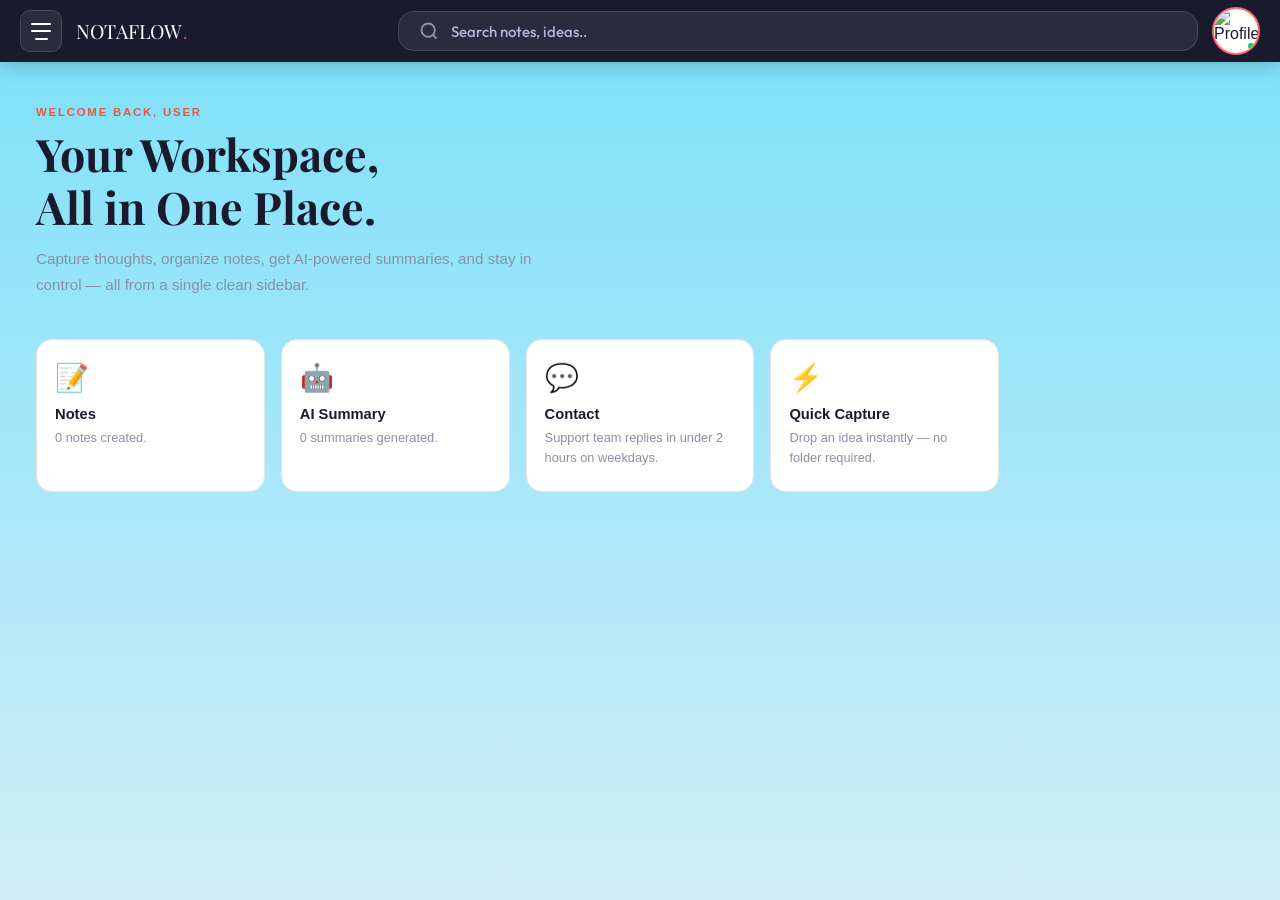
==== dashboard.html @ 062f64f4 "Initial commit Created from https://vercel.com/new" ====
<!DOCTYPE html>
<html lang="en">

<head>
  <meta charset="UTF-8" />
  <meta name="viewport" content="width=device-width, initial-scale=1.0" />
  <meta name="description"
    content="Nota - Your workspace for capturing thoughts, organizing notes, and getting AI-powered summaries all in one place." />
  <meta name="keywords" content="notes app, note taking, organize notes, AI summary, productivity" />
  <meta name="author" content="Nota Team" />
  <meta name="theme-color" content="#1a1a2e" />
  <title>Nota - Notes & Thoughts App</title>
  <link
    href="https://fonts.googleapis.com/css2?family=Outfit:wght@300;400;500;600;700&family=Playfair+Display:wght@600&display=swap"
    rel="stylesheet" />
  <link rel="stylesheet" href="style.css">
</head>

<body>
  <!-- ═══════════════ NAVBAR ═══════════════ -->
  <nav role="navigation" aria-label="Main navigation">

    <!-- HAMBURGER -->
    <button class="hamburger" id="menuBtn" aria-label="Open sidebar" aria-expanded="false" aria-controls="sidebar">

      <span></span>
      <span></span>
      <span></span>

    </button>

    <!-- LOGO -->
    <div class="nav-brand">
      NOTAFLOW<em>.</em>
    </div>

    <!-- RIGHT SIDE -->
    <!-- SEARCH -->
    <div class="nav-search" role="search" aria-label="Search notes">
      <svg viewBox="0 0 24 24" fill="none" stroke="currentColor" stroke-width="2.2">
        <circle cx="11" cy="11" r="8"></circle>
        <line x1="21" y1="21" x2="16.65" y2="16.65"></line>
      </svg>

      <input type="text" id="globalSearch" placeholder="Search notes, ideas.." autocomplete="off" />
    </div>


    <!-- PROFILE IMAGE -->
    <!-- PROFILE IMAGE + DROPDOWN -->
    <div class="nav-profile-wrapper">

      <div class="nav-profile" onclick="toggleProfileMenu()" role="button" tabindex="0" aria-label="Profile Menu">
        <!-- Real profile image -->
        <img id="navProfileImg" src="https://i.imgur.com/HeIi0wU.png" alt="Profile">

        <!-- Initials fallback -->
        <div id="navProfileFallback" class="profile-fallback hidden">
          G
        </div>

        <!-- Online indicator -->
        <div class="profile-online"></div>
      </div>

      <!-- Dropdown -->
      <div id="profileDropdown" class="profile-dropdown hidden">
        <a href="#" onclick="loadPage('account', event)">
          👤 My Profile
        </a>

        <a href="#" onclick="loadPage('notifications', event)">
          🔔 Notifications
        </a>

        <a href="#" onclick="logoutUser(event)">
          🚪 Logout
        </a>
      </div>

    </div>

    </div>

  </nav>
  <!-- OVERLAY -->
  <div class="overlay" id="overlay"></div>

  <!-- ═══════════════ SIDEBAR ═══════════════ -->
  <aside id="sidebar" role="navigation" aria-label="App sidebar">
    <div class="sb-scroll">

      <!-- ── PROFILE ── -->
      <div class="sb-label">Profile</div>
      <div class="sb-profile">
        <div class="avatar">SB</div>
        <div class="profile-info">
          <div class="profile-name" id="sidebarProfileName">Guest</div>
        </div>
        <div class="profile-status"></div>
        <svg class="profile-arrow" width="15" height="15" viewBox="0 0 30 30" fill="none" stroke="currentColor"
          stroke-width="2">
          <polyline points="9 18 15 12 9 6" />
        </svg>
      </div>
      <div class="sb-divider"></div>
      <ul class="sb-list">
        <li>
          <a href="#" onclick="loadPage('home', event)">
            <div class="sb-icon">🏠</div>
            <span class="sb-text">Home</span>
          </a>
        </li>
      </ul>
      <!-- ── NOTES ── -->

      <ul class="sb-list">
        <li>
          <a href="#" onclick="loadPage('addnotes', event)">
            <div class="sb-icon">➕</div>
            <span class="sb-text">Add Notes</span>
          </a>
        </li>
      </ul>

      <ul class="sb-list">
        <li>
          <a href="#" onclick="loadPage('quicknotes', event)">
            <div class="sb-icon">📖</div>
            <span class="sb-text">Quick Notes</span>
          </a>
        </li>
      </ul>
      <ul class="sb-list">
        <li id="grp-allnotes" class="grp-open">
          <button class="sb-toggle" onclick="toggleGrp('grp-allnotes')" aria-expanded="true">
            <div class="sb-icon">📚</div>
            <span class="sb-text">All Notes</span>
            <svg class="sb-chevron" viewBox="0 0 24 24" fill="none" stroke="currentColor" stroke-width="2.2">
              <polyline points="9 18 15 12 9 6" />
            </svg>
          </button>
          <ul class="sb-sub">
            <li class="active"><a href="#" onclick="loadPage('worknotes', event)">WORK</a></li>
            <li><a href="#" onclick="loadPage('ideasnotes', event)">Ideas</a></li>
            <li><a href="#" onclick="loadPage('todonotes', event)">TO-DO</a></li>
            <li><a href="#" onclick="loadPage('studynotes', event)">Study</a></li>
            <li><a href="#" onclick="loadPage('pinned', event)">Pinned</a></li>
          </ul>
        </li>
      </ul>
      <ul class="sb-list">
        <li>
          <a href="#" onclick="loadPage('ai-summary', event)">
            <div class="sb-icon">🤖</div>
            <span class="sb-text">AI SUMMARY</span>
          </a>
        </li>
      </ul>
      <div class="sb-divider"></div>
      <ul class="sb-list">
        <li>
          <a href="#" onclick="loadPage('journal', event)">
            <div class="sb-icon">📓</div>
            <span class="sb-text">DAILY JOURNAL</span>
          </a>
        </li>
      </ul>
      <ul class="sb-list">
        <li>
          <a href="#" onclick="loadPage('comfort', event)">
            <div class="sb-icon">🛋️</div>
            <span class="sb-text">Comfort Corner</span>
          </a>
        </li>
      </ul>
      <ul class="sb-list">
        <li>
          <a href="#" onclick="loadPage('thoughtofday', event)">
            <div class="sb-icon">💭</div>
            <span class="sb-text">Thought of the Day</span>
          </a>
        </li>
      </ul>

      <div class="sb-divider"></div>
      <!-- ── CONTACT ── -->
      <div class="sb-label">Contact</div>
      <ul class="sb-list">
        <li>
          <a href="#" onclick="loadPage('support', event)">
            <div class="sb-icon">📧</div>
            <span class="sb-text">Email Support</span>
          </a>
        </li>
      </ul>

    </div><!-- end sb-scroll -->

    <!-- Sidebar Footer -->
    <!-- Add this BEFORE the closing </div> of sb-scroll -->
    <div class="sb-divider"></div>
    <ul class="sb-list">
      <li>
        <a href="#" onclick="logoutUser(event)">
          <div class="sb-icon">🚪</div>
          <span class="sb-text">Logout</span>
        </a>
      </li>
    </ul>

  </aside>

  <!-- ═══════════════ MAIN CONTENT ═══════════════ -->
  <main id="main-content" role="main">

    <!-- HOME PAGE (DEFAULT) -->
    <section id="page-home" class="page-section active">
      <div class="page-eyebrow">
        Welcome back, <span id="homeUserName">User</span>
      </div>

      <h1>Your Workspace,<br>All in One Place.</h1>

      <p class="page-sub">
        Capture thoughts, organize notes, get AI-powered summaries, and stay in control —
        all from a single clean sidebar.
      </p>

      <div class="grid">
        <div class="card">
          <div class="card-emoji">📝</div>
          <h3>Notes</h3>
          <p id="homeNotesCount">0 notes created.</p>
        </div>

        <div class="card">
          <div class="card-emoji">🤖</div>
          <h3>AI Summary</h3>
          <p id="homeSummaryCount">0 summaries generated.</p>
        </div>

        <div class="card">
          <div class="card-emoji">💬</div>
          <h3>Contact</h3>
          <p>Support team replies in under 2 hours on weekdays.</p>
        </div>

        <div class="card">
          <div class="card-emoji">⚡</div>
          <h3>Quick Capture</h3>
          <p>Drop an idea instantly — no folder required.</p>
        </div>
      </div>
    </section>



    <!-- ADD NOTES PAGE -->
    <section id="page-addnotes" class="page-section">
      <h1>Add Notes</h1>
      <p class="page-sub">Create a new note and start capturing your thoughts.</p>
      <div class="content-box">
        <form id="notesForm" class="form-group">
          <div class="form-field">
            <label for="noteTitle">Note Title</label>
            <input type="text" id="noteTitle" placeholder="Enter note title" required>
          </div>
          <div class="form-field">
            <label for="noteContent">Content</label>
            <textarea id="noteContent" placeholder="Write your note here..." rows="8" required></textarea>
          </div>
          <div class="form-field">
            <label for="noteCategory">Category</label>

            <select id="noteCategory">
              <option value="work">Work</option>
              <option value="ideas">Ideas</option>
              <option value="todo">To-Do</option>
              <option value="study">Study</option>
            </select>
          </div>
          <button type="submit" class="btn btn-primary">Save Note</button>
        </form>
      </div>
    </section>

    <!-- PINNED PAGE -->
    <!-- PINNED PAGE -->
    <section id="page-pinned" class="page-section">
      <h1>Pinned Notes</h1>
      <p class="page-sub">
        Your most important notes pinned for quick access.
      </p>

      <div class="content-box">
        <div id="pinnedNotesContainer" class="notes-list">
          <div class="quicknotes-empty-state">
            <div class="quicknotes-empty-icon">📌</div>
            <h4>No pinned notes yet</h4>
            <p>Pin your important notes to access them quickly.</p>
          </div>
        </div>
      </div>
    </section>
    <!-- DAILY JOURNAL PAGE -->
    <section id="page-journal" class="page-section">

      <div class="journal-wrapper">

        <div class="journal-card">

          <!-- IMPORTANT: Form starts here -->
          <form id="journalForm">

            <!-- HEADER -->
            <div class="journal-head">
              <h2>🌞 Daily Journal</h2>
              <p>Write about your day and reflect.</p>
            </div>

            <!-- MOOD SECTION -->
            <div class="mood-box">
              <h3>How are you feeling today?</h3>

              <div class="mood-list">

                <div class="mood active">
                  <span>😄</span>
                  <p>Great</p>
                </div>

                <div class="mood">
                  <span>🙂</span>
                  <p>Good</p>
                </div>

                <div class="mood">
                  <span>😐</span>
                  <p>Okay</p>
                </div>

                <div class="mood">
                  <span>🙁</span>
                  <p>Not good</p>
                </div>

                <div class="mood">
                  <span>😭</span>
                  <p>Bad</p>
                </div>

              </div>
            </div>

            <!-- JOURNAL TEXTAREA -->
            <div class="journal-input-box">

              <div class="journal-placeholder">
                🖊️ Write about your day...
              </div>

              <textarea id="journalEntry" placeholder="Today was a productive day..." maxlength="1000"></textarea>

              <div class="journal-bottom">

                <div class="journal-icons">
                  <span>🖼️</span>
                  <span>😊</span>
                </div>

                <div class="journal-count">
                  <span id="journalCount">0</span>/1000
                </div>

              </div>
            </div>

            <!-- JOURNAL HISTORY -->
            <div class="history-box">

              <div class="history-top">
                <h3>Your Journal History</h3>
                <a href="#" onclick="loadPage('journalhistory'); return false;">
                  View all
                </a>
              </div>

              <!-- Latest journal entry will be rendered here -->
              <div id="journalHistoryContainer">
                <p>No journal entries yet.</p>
              </div>

            </div>

            <!-- SAVE BUTTON -->
            <button type="submit" class="journal-save-btn">
              Save Journal
            </button>

          </form>
          <!-- IMPORTANT: Form ends here -->

        </div>

      </div>

    </section>
    <!-- comfort corner -->
    <!-- COMFORT CORNER PAGE -->
    <section id="page-comfort" class="page-section">

      <div class="comfort-layout">

        <!-- LEFT PANEL : WRITE YOUR THOUGHT -->
        <div class="comfort-wrapper">

          <div class="comfort-card">

            <!-- HEADER -->
            <div class="comfort-head">
              <h2>💗 Comfort Corner</h2>
              <p>A safe place to express anything.</p>
            </div>

            <!-- MAIN INPUT BOX -->
            <div class="comfort-input-box">

              <div class="comfort-heart">💗</div>

              <h3>What's on your mind?</h3>

              <textarea id="comfortText" placeholder="Write whatever you feel...

No pressure. No judgment.

Just you." maxlength="1000"></textarea>

              <div class="comfort-count">
                <span id="comfortCount">0</span>/1000
              </div>

            </div>

            <!-- SUPPORTIVE MESSAGE -->
            <div class="comfort-message-box">

              <div class="comfort-message-text">
                <h3>🌿 Take Your Time</h3>
                <p>It's okay to not be okay.</p>
                <p>Your feelings are valid.</p>
              </div>

              <div class="comfort-cloud">☁️💗</div>

            </div>

            <!-- ACTION BUTTONS -->
            <div class="comfort-btns">

              <button type="button" class="save-thought-btn">
                🔒 Save Thought
                <span>Save for later</span>
              </button>

              <button type="button" class="letgo-btn">
                🪶 Let It Go
                <span>Release it</span>
              </button>

            </div>

            <!-- FOOTER -->
            <div class="comfort-footer">
              You're not alone. Breathe. You've got this. 💜
            </div>

          </div>

        </div>

        <!-- RIGHT PANEL : SAVED THOUGHTS -->
        <div class="content-box comfort-history-panel">

          <div class="quicknotes-panel-header">
            <div class="quicknotes-panel-icon" style="background: #fdf2f8;">
              💗
            </div>

            <div class="quicknotes-panel-text">
              <h3>Saved Thoughts</h3>
              <p>Your private reflections are stored safely.</p>
            </div>
          </div>

          <!-- Saved thoughts will be rendered here -->
          <div id="comfortHistoryContainer" class="notes-list">

            <div class="quicknotes-empty-state">
              <div class="quicknotes-empty-icon">💭</div>
              <h4>No saved thoughts yet</h4>
              <p>Your saved thoughts will appear here.</p>
            </div>

          </div>

        </div>

      </div>

    </section>
    <!-- THOUGHT OF THE DAY -->
    <section id="page-thoughtofday" class="page-section">

      <div class="thought-wrapper">

        <div class="thought-card">

          <!-- HEADER -->
          <div class="thought-head">
            <h2>⭐ Thought of the Day</h2>
            <p>Anonymous thoughts from kind souls.</p>
          </div>

          <!-- SHARE BOX -->
          <div class="thought-share-box">

            <div class="thought-top">

              <div class="thought-star">
                ☆
              </div>

              <div>
                <h3>Share your thought...</h3>
                <p>What's on your mind today?</p>
              </div>

            </div>

            <textarea id="thoughtInput" maxlength="120" placeholder=""></textarea>

            <div class="thought-share-bottom">

              <div class="thought-count">
                <span id="thoughtCount">0</span>/120
              </div>

              <button class="thought-share-btn">
                ✈ Share Anonymously
              </button>

            </div>

          </div>

          <!-- LIVE THOUGHTS -->
          <div class="live-thoughts-title">
            ✨ Live Thoughts
          </div>

          <div class="live-thought-card">

            <div class="quote-top">❝</div>

            <div class="live-thought-text" id="liveThoughtText">
              Sometimes the smallest step in the right direction
              ends up being the biggest step of your life.
            </div>

            <div class="live-thought-user">
              ♥ Anonymous
            </div>

            <div class="quote-bottom">❞</div>

          </div>

          <!-- DOTS -->
          <div class="thought-dots">
            <span class="active"></span>
            <span></span>
            <span></span>
            <span></span>
            <span></span>
          </div>

          <!-- FOOTER -->
          <div class="thought-footer">
            😊 A new thought every few seconds...
          </div>

        </div>

      </div>

    </section>

    <!-- QUICK NOTES PAGE -->
    <section id="page-quicknotes" class="page-section">
      <h1>Quick Notes</h1>
      <p class="page-sub">Capture quick thoughts without any formatting.</p>

      <div class="quicknotes-layout">

        <!-- LEFT PANEL : WRITE QUICK NOTE -->
        <div class="content-box quicknotes-input-panel">
          <div class="quicknotes-panel-header">
            <div class="quicknotes-panel-icon blue">
              📝
            </div>

            <div class="quicknotes-panel-text">
              <h3>Write a Quick Note</h3>
              <p>Jot down your thoughts in a second</p>
            </div>
          </div>

          <form id="quickForm" class="form-group">
            <div class="form-field">
              <textarea id="quickInput" placeholder="Start typing your quick note..." rows="10"
                maxlength="500"></textarea>
            </div>
            <div class="quicknotes-char-count">
              <span id="quickCharCount">0</span> / 500
            </div>

            <!-- Bottom Row -->
            <div class="quicknotes-form-footer">
              <div class="quicknotes-tip">
                💡 <span>Keep it short and simple!</span>
              </div>

              <button type="submit" class="btn btn-primary">
                💾 Save Quick Note
              </button>
            </div>
          </form>
        </div>

        <!-- RIGHT PANEL : SAVED QUICK NOTES -->
        <div class="content-box quicknotes-output-panel">
          <div class="quicknotes-panel-header">
            <div class="quicknotes-panel-icon green">
              📄
            </div>

            <div class="quicknotes-panel-text">
              <h3>Saved Quick Notes</h3>
              <p>Your quick thoughts at a glance</p>
            </div>
          </div>

          <div id="quickNotesContainer" class="notes-list">
            <div class="quicknotes-empty-state">
              <div class="quicknotes-empty-icon">📝</div>
              <h4>No quick notes yet</h4>
              <p>Write your first quick note and it will appear here.</p>
            </div>
          </div>
        </div>

      </div>
    </section>

    <!-- WORK NOTES PAGE -->
    <section id="page-worknotes" class="page-section">
      <h1>Work Notes</h1>
      <p class="page-sub">
        Store and manage all your work-related notes here.
      </p>

      <div class="content-box">
        <div id="workNotesContainer" class="notes-list">
          <div class="quicknotes-empty-state">
            <div class="quicknotes-empty-icon">💼</div>
            <h4>No work notes yet</h4>
            <p>Create your first work note and it will appear here.</p>
          </div>
        </div>
      </div>
    </section>

    <!-- IDEAS NOTES PAGE -->
    <section id="page-ideasnotes" class="page-section">
      <h1>Ideas Notes</h1>
      <p class="page-sub">
        Keep your creative ideas and inspirations organized.
      </p>

      <div class="content-box">
        <div id="ideasNotesContainer" class="notes-list">
          <div class="quicknotes-empty-state">
            <div class="quicknotes-empty-icon">💡</div>
            <h4>No ideas notes yet</h4>
            <p>Your best ideas will appear here.</p>
          </div>
        </div>
      </div>
    </section>

    <!-- TODO NOTES PAGE -->
    <section id="page-todonotes" class="page-section">
      <h1>To-Do Notes</h1>
      <p class="page-sub">
        Track your important tasks and reminders.
      </p>

      <div class="content-box">
        <div id="todoNotesContainer" class="notes-list">
          <div class="quicknotes-empty-state">
            <div class="quicknotes-empty-icon">✅</div>
            <h4>No to-do notes yet</h4>
            <p>Your tasks and reminders will appear here.</p>
          </div>
        </div>
      </div>
    </section>

    <!-- STUDY NOTES PAGE -->
    <section id="page-studynotes" class="page-section">
      <h1>Study Notes</h1>
      <p class="page-sub">
        Keep your academic notes organized.
      </p>

      <div class="content-box">
        <div id="studyNotesContainer" class="notes-list">
          <div class="quicknotes-empty-state">
            <div class="quicknotes-empty-icon">📚</div>
            <h4>No study notes yet</h4>
            <p>Your academic notes will appear here.</p>
          </div>
        </div>
      </div>
    </section>
    <!-- AI SUMMARY PAGE -->
    <section id="page-ai-summary" class="page-section">
      <h1>AI Summary</h1>
      <p class="page-sub">
        Transform lengthy text into concise summaries instantly using AI.
      </p>

      <div class="ai-summary-layout">

        <!-- Input Card -->
        <div class="ai-card">
          <div class="ai-card-header">
            <div class="ai-card-title">
              📝 Input Text
            </div>
            <span class="ai-word-count" id="wordCount">0 words</span>
          </div>

          <textarea id="inputText" class="ai-textarea" placeholder="Paste or type your text here..."></textarea>

          <div class="ai-style-selector">
            <button class="ai-style-btn active" data-style="brief">Brief</button>
            <button class="ai-style-btn" data-style="detailed">Detailed</button>
            <button class="ai-style-btn" data-style="bullet">Bullet Points</button>
          </div>

          <button class="ai-summarize-btn" id="summarizeBtn">
            ✨ Summarize
          </button>
        </div>

        <!-- Output Card -->
        <div class="ai-card">
          <div class="ai-card-header">
            <div class="ai-card-title">
              ⚡ Summary
            </div>

            <button class="ai-copy-btn" id="copyBtn" style="display:none;">
              📋 Copy
            </button>
          </div>

          <div class="ai-summary-output empty" id="summaryOutput">
            Your AI-generated summary will appear here
          </div>
        </div>

      </div>

      <!-- Feature Cards -->
      <div class="ai-features">
        <div class="ai-feature-card">
          <div class="ai-feature-icon">⚡</div>
          <h3>Lightning Fast</h3>
          <p>Get summaries in seconds with our AI engine.</p>
        </div>

        <div class="ai-feature-card">
          <div class="ai-feature-icon">🎯</div>
          <h3>Multiple Styles</h3>
          <p>Brief, detailed, or bullet point summaries.</p>
        </div>

        <div class="ai-feature-card">
          <div class="ai-feature-icon">🔒</div>
          <h3>Secure</h3>
          <p>Your text is processed securely and never stored.</p>
        </div>
      </div>
    </section>
    <!-- ACCOUNT SETTINGS PAGE -->
    <!-- PERSONAL DETAILS PAGE -->
    <section id="page-account" class="page-section">
      <h1>Personal Details</h1>
      <p class="page-sub">Manage your personal information.</p>

      <div class="content-box">
        <div class="settings-group">
          <h3>Profile Information</h3>

          <!-- Profile Name -->
          <div class="form-field">
            <label>Profile Name</label>
            <input type="text" id="profileName" value="Sayan Bag" readonly>
          </div>


          <!-- Email -->
          <div class="form-field">
            <label>Email</label>
            <input type="email" id="profileEmail" value="user@example.com" readonly>
          </div>

          <!-- Address -->
          <div class="form-field">
            <label>Address</label>
            <input type="text" id="profileAddress" value="Your Address" readonly>
          </div>

          <!-- Phone -->
          <div class="form-field">
            <label>Phone Number</label>
            <input type="text" id="profilePhone" value="+91 XXXXX XXXXX" readonly>
          </div>

          <button class="btn btn-secondary" onclick="enableEdit()">Edit Profile</button>
          <button class="btn btn-primary" id="saveBtn" style="display:none;" onclick="saveProfile()">Save
            Changes</button>
        </div>
      </div>
    </section>

    <!-- NOTIFICATIONS SETTINGS PAGE -->
    <section id="page-notifications" class="page-section">
      <h1>Notification Settings</h1>
      <p class="page-sub">Control how and when you receive notifications.</p>
      <div class="content-box">
        <div class="settings-group">
          <label class="checkbox-label">
            <input type="checkbox" checked>
            <span>Email notifications</span>
          </label>
          <label class="checkbox-label">
            <input type="checkbox" checked>
            <span>Push notifications</span>
          </label>
          <label class="checkbox-label">
            <input type="checkbox">
            <span>Daily digest</span>
          </label>
        </div>
      </div>
    </section>

    <!-- PRIVACY & SECURITY PAGE -->
    <section id="page-privacy" class="page-section">
      <h1>Privacy & Security</h1>
      <p class="page-sub">Manage your privacy settings and security options.</p>
      <div class="content-box">
        <div class="settings-group">
          <h3>Security</h3>
          <p>Your account is secured with two-factor authentication.</p>
          <button class="btn btn-secondary">Change Password</button>
        </div>
        <div class="settings-group">
          <h3>Privacy</h3>
          <label class="checkbox-label">
            <input type="checkbox" checked>
            <span>Keep notes private</span>
          </label>
        </div>
      </div>
    </section>
    <!-- SUPPORT PAGE -->
    <section id="page-support" class="page-section">
      <h1>Email Support</h1>
      <p class="page-sub">Get help from our support team.</p>
      <div class="content-box">
        <form id="supportForm" class="form-group">
          <div class="form-field">
            <label for="subject">Subject</label>
            <input type="text" id="subject" placeholder="Describe your issue" required>
          </div>
          <div class="form-field">
            <label for="message">Message</label>
            <textarea id="message" placeholder="Tell us more details..." rows="6" required></textarea>
          </div>
          <button type="submit" class="btn btn-primary">Send</button>
        </form>
      </div>
    </section>

  </main>
  <div id="loginOverlay"></div>

  <div id="loginPopup">
    <iframe src="login.html"></iframe>
  </div>
  <!-- Your page content -->

  <div id="customModal" class="custom-modal hidden">
    <div class="custom-modal-box">
      <h3 id="modalTitle">Message</h3>
      <p id="modalMessage"></p>

      <textarea id="modalInput" class="hidden" rows="6"></textarea>

      <div class="modal-actions">
        <button id="modalCancelBtn">Cancel</button>
        <button id="modalOkBtn">OK</button>
      </div>
    </div>
  </div>

  <script type="module" src="script.js"></script>
</body>

</html>
---- style.css ----
*,
*::before,
*::after {
  margin: 0;
  padding: 0;
  box-sizing: border-box;
  font-family: sans-serif;
}

:root {
  --nav-h: 62px;
  --sb-w: 285px;
  --bg: linear-gradient(180deg, #7ae0fa, #d2eef8);
  --nav-bg: #1a1a2e;
  --sb-bg: #ffffff;
  --accent: #e05c3a;
  --accent2: #3a7de0;
  --text: #1a1a2e;
  --muted: #8a8fa8;
  --border: #e8e6e0;
  --hover: #faf8f5;
  --active-bg: #fff3f0;
  --active-color: #e05c3a;
  --tag-bg: #f0f4ff;
  --ease: cubic-bezier(.4, 0, .2, 1);
}

/*
#d0f9ff*/
html,
body {
  height: 100%;
  font-family: 'Outfit', sans-serif;
  background: var(--bg);
  color: var(--text);
  overflow-x: hidden;
}

/* ══════════════════════════ NAVBAR ══════════════════════════ */
nav {
  position: fixed;
  top: 0;
  left: 0;
  right: 0;
  height: var(--nav-h);
  background: var(--nav-bg);
  display: flex;
  align-items: center;
  gap: 14px;
  padding: 0 20px;
  z-index: 1000;
  box-shadow: 0 2px 20px rgba(0, 0, 0, 0.25);
}

/* Hamburger */
.hamburger {
  width: 42px;
  height: 42px;
  background: rgba(255, 255, 255, 0.08);
  border: 1.5px solid rgba(255, 255, 255, 0.14);
  border-radius: 10px;
  cursor: pointer;
  display: flex;
  flex-direction: column;
  align-items: center;
  justify-content: center;
  gap: 5.5px;
  flex-shrink: 0;
  transition: background .25s, border-color .25s;
}

.hamburger:hover {
  background: rgba(255, 255, 255, 0.16);
  border-color: rgba(255, 255, 255, 0.28);
}

.hamburger span {
  display: block;
  width: 20px;
  height: 2px;
  background: #fff;
  border-radius: 2px;
  transition: transform .38s var(--ease), opacity .28s, width .28s;
}

.hamburger span:nth-child(3) {
  width: 13px;
}

.hamburger:hover span:nth-child(3) {
  width: 20px;
}

body.open .hamburger span:nth-child(1) {
  transform: translateY(7.5px) rotate(45deg);
}

body.open .hamburger span:nth-child(2) {
  opacity: 0;
  transform: scaleX(0);
}

body.open .hamburger span:nth-child(3) {
  width: 20px;
  transform: translateY(-7.5px) rotate(-45deg);
}

.nav-brand {
  font-family: 'Playfair Display', serif;
  font-size: 1.22rem;
  color: #fff;
  flex: 1;
  letter-spacing: 0.01em;
}

.nav-brand em {
  color: var(--accent);
  font-style: normal;
}

.nav-right {
  display: flex;
  align-items: center;
  gap: 10px;
}

/* =========================================================
   TOP NAV SEARCH BAR
   Replace your existing .nav-search CSS with this version
   ========================================================= */

/* =========================================================
   TOP NAV SEARCH BAR
   Replace your existing .nav-search CSS with this version
   ========================================================= */

.nav-search {
  display: flex;
  align-items: center;
  gap: 12px;

  width: 100%;
  max-width: 800px;
  /* Large centered search bar */
  height: 40px;
  padding: 0 20px;
  margin: 0 auto;

  background: rgba(255, 255, 255, 0.08);
  border: 1px solid rgba(255, 255, 255, 0.12);
  border-radius: 16px;

  color: #aeb4d6;
  transition: all 0.25s ease;
  flex-shrink: 1;
}

.nav-search:hover {
  background: rgba(255, 255, 255, 0.12);
  border-color: rgba(255, 255, 255, 0.18);
}

.nav-search:focus-within {
  border-color: #6c8cff;
  box-shadow: 0 0 0 4px rgba(108, 140, 255, 0.15);
}

.nav-search svg {
  width: 20px;
  height: 20px;
  color: #8e95b8;
  flex-shrink: 0;
}

.nav-search input {
  flex: 1;
  height: 100%;
  background: transparent;
  border: none;
  outline: none;

  color: #ffffff;
  font-size: 15px;
  font-weight: 500;
  font-family: 'Outfit', sans-serif;
}

.nav-search input::placeholder {
  color: #aeb4d6;
}

/* Responsive */
@media (max-width: 992px) {
  .nav-search {
    max-width: 500px;
  }
}

@media (max-width: 768px) {
  .nav-search {
    max-width: 300px;
    height: 46px;
    padding: 0 16px;
  }

  .nav-search input {
    font-size: 14px;
  }
}

@media (max-width: 480px) {
  .nav-search {
    max-width: 180px;
  }
}

.nav-notif {
  width: 36px;
  height: 36px;
  background: rgba(255, 255, 255, 0.08);
  border: 1px solid rgba(255, 255, 255, 0.12);
  border-radius: 9px;
  cursor: pointer;
  display: flex;
  align-items: center;
  justify-content: center;
  position: relative;
  transition: background .2s;
}

.nav-notif:hover {
  background: rgba(255, 255, 255, 0.16);
}

.nav-notif .dot {
  position: absolute;
  top: 6px;
  right: 7px;
  width: 7px;
  height: 7px;
  background: var(--accent);
  border-radius: 50%;
  border: 1.5px solid var(--nav-bg);
}

/* ══════════════════════════ OVERLAY ══════════════════════════ */
.overlay {
  position: fixed;
  inset: var(--nav-h) 0 0 0;
  background: rgba(10, 10, 20, 0.38);
  backdrop-filter: blur(3px);
  z-index: 800;
  opacity: 0;
  pointer-events: none;
  transition: opacity .38s var(--ease);
}

body.open .overlay {
  opacity: 1;
  pointer-events: all;
}

/* ══════════════════════════ SIDEBAR ══════════════════════════ */
aside#sidebar {
  position: fixed;
  top: var(--nav-h);
  left: 0;
  width: var(--sb-w);
  height: calc(100vh - var(--nav-h));
  background: var(--sb-bg);
  border-right: 1.5px solid var(--border);
  z-index: 900;
  display: flex;
  flex-direction: column;
  overflow: hidden;
  transform: translateX(-100%);
  transition: transform .42s var(--ease), box-shadow .42s var(--ease);
  will-change: transform;
}

body.open aside#sidebar {
  transform: translateX(0);
  box-shadow: 6px 0 48px rgba(0, 0, 0, 0.13);
}

.sb-scroll {
  flex: 1;
  overflow-y: auto;
  overflow-x: hidden;
  padding: 10px 0 16px;
}

.sb-scroll::-webkit-scrollbar {
  width: 3px;
}

.sb-scroll::-webkit-scrollbar-thumb {
  background: #ddd;
  border-radius: 4px;
}

/* ── Section label ── */
.sb-label {
  padding: 14px 20px 6px;
  font-size: .68rem;
  letter-spacing: .14em;
  text-transform: uppercase;
  font-weight: 600;
}

/* ── ul / li list ── */
ul.sb-list {
  list-style: none;
  padding: 0 10px;
}

ul.sb-list>li {
  border-radius: 11px;
  overflow: visible;
}

ul.sb-list>li>a,
ul.sb-list>li>.sb-toggle {
  display: flex;
  align-items: center;
  gap: 11px;
  padding: 10px 12px;
  color: #4a4e6a;
  font-size: .9rem;
  font-weight: 500;
  text-decoration: none;
  cursor: pointer;
  border-radius: 11px;
  transition: background .22s, color .22s, transform .15s;
  user-select: none;
  border: none;
  background: none;
}

ul.sb-list>li>a:hover,
ul.sb-list>li>.sb-toggle:hover {
  background: var(--hover);
  color: var(--text);
  transform: translateX(2px);
}

ul.sb-list>li.active>a,
ul.sb-list>li.active>.sb-toggle {
  background: var(--active-bg);
  color: var(--active-color);
}

/* icon box */
.sb-icon {
  width: 34px;
  height: 34px;
  border-radius: 9px;
  display: flex;
  align-items: center;
  justify-content: center;
  flex-shrink: 0;
  font-size: 1rem;
  background: #f4f4f6;
  transition: background .22s, transform .2s;
}

li.active .sb-icon {
  background: #ffe8e2;
}

li:hover .sb-icon {
  transform: scale(1.06);
}

.sb-text {
  flex: 1;
}

/* badge */
.sb-badge {
  font-size: .68rem;
  font-weight: 700;
  padding: 2px 8px;
  border-radius: 20px;
  background: var(--accent);
  color: #fff;
}

.sb-badge.blue {
  background: var(--accent2);
}

.sb-badge.green {
  background: #2ecc7f;
}

/* chevron */
.sb-chevron {
  width: 16px;
  height: 16px;
  color: var(--muted);
  transition: transform .32s var(--ease), color .2s;
  flex-shrink: 0;
}

li.grp-open>.sb-toggle .sb-chevron {
  transform: rotate(90deg);
  color: var(--accent);
}

/* Sub-list */
ul.sb-sub {
  list-style: none;
  max-height: 0;
  overflow: hidden;
  opacity: 0;
  transition: max-height .38s var(--ease), opacity .3s var(--ease);
  padding-left: 18px;
}

li.grp-open>ul.sb-sub {
  max-height: 400px;
  opacity: 1;
}

ul.sb-sub li a {
  display: flex;
  align-items: center;
  gap: 9px;
  padding: 8px 12px;
  color: var(--muted);
  font-size: .84rem;
  font-weight: 400;
  text-decoration: none;
  border-radius: 8px;
  transition: background .2s, color .2s;
}

ul.sb-sub li a:hover {
  background: var(--hover);
  color: var(--text);
}

ul.sb-sub li.active a {
  color: var(--active-color);
  font-weight: 500;
}

ul.sb-sub li a::before {
  content: '';
  width: 5px;
  height: 5px;
  border-radius: 50%;
  background: currentColor;
  opacity: .45;
  flex-shrink: 0;
}

ul.sb-sub li.active a::before,
ul.sb-sub li a:hover::before {
  opacity: 1;
  background: var(--accent);
}

/* Divider */
.sb-divider {
  height: 1px;
  background: var(--border);
  margin: 10px 18px;
}

/* ── Profile section ── */
.sb-profile {
  margin: 8px 10px 2px;
  background: linear-gradient(135deg, #1a1a2e 0%, #2a2060 100%);
  border-radius: 14px;
  padding: 16px;
  display: flex;
  align-items: center;
  gap: 12px;
  cursor: pointer;
  position: relative;
  overflow: hidden;
  transition: opacity .2s;
}

.sb-profile::before {
  content: '';
  position: absolute;
  top: -30px;
  right: -20px;
  width: 90px;
  height: 90px;
  border-radius: 50%;
  background: rgba(255, 255, 255, 0.05);
}

.sb-profile:hover {
  opacity: .92;
}

.avatar {
  width: 42px;
  height: 42px;
  border-radius: 12px;
  background: linear-gradient(135deg, var(--accent), #f5a623);
  display: flex;
  align-items: center;
  justify-content: center;
  font-weight: 700;
  color: #fff;
  font-size: 1rem;
  flex-shrink: 0;
  letter-spacing: .02em;
}

.profile-info {
  flex: 1;
  min-width: 0;
}

.profile-name {
  font-size: .9rem;
  font-weight: 600;
  color: #fff;
  white-space: nowrap;
  overflow: hidden;
  text-overflow: ellipsis;
}



.profile-status {
  width: 9px;
  height: 9px;
  border-radius: 50%;
  background: #2ecc7f;
  border: 2px solid #1a1a2e;
  position: absolute;
  bottom: 14px;
  left: 46px;
}

.profile-arrow {
  color: rgba(255, 255, 255, 0.35);
}

/* ── Footer ── */
.sb-footer {
  padding: 12px 14px;
  border-top: 1.5px solid var(--border);
  display: flex;
  align-items: center;
  justify-content: space-between;
}

.sb-footer-label {
  font-size: .74rem;
  color: var(--muted);
}

.sb-ver {
  font-size: .7rem;
  color: #ccc;
  background: #f0f0f4;
  padding: 2px 8px;
  border-radius: 20px;
}

/* ══════════════════════════ MAIN ══════════════════════════ */
main {
  margin-top: var(--nav-h);
  padding: 44px 36px;
  min-height: calc(100vh - var(--nav-h));
  transition: margin-left .42s var(--ease);
}

@media (min-width: 860px) {
  body.open main {
    margin-left: var(--sb-w);
  }
}

.page-eyebrow {
  font-size: .71rem;
  letter-spacing: .16em;
  text-transform: uppercase;
  color: var(--accent);
  font-weight: 600;
  margin-bottom: 10px;
}

h1 {
  font-family: 'Playfair Display', serif;
  font-size: clamp(1.9rem, 4vw, 2.8rem);
  color: var(--text);
  margin-bottom: 12px;
  line-height: 1.18;
}

.page-sub {
  color: var(--muted);
  font-size: .95rem;
  max-width: 520px;
  line-height: 1.75;
  margin-bottom: 40px;

}

.grid {
  display: grid;
  grid-template-columns: repeat(auto-fill, minmax(190px, 1fr));
  gap: 16px;
}

.card {
  background: #fff;
  border: 1.5px solid var(--border);
  border-radius: 16px;
  padding: 22px 18px;
  transition: border-color .25s, transform .25s, box-shadow .25s;
  cursor: pointer;
}

.card:hover {
  border-color: var(--accent);
  transform: translateY(-4px);
  box-shadow: 0 12px 36px rgba(224, 92, 58, .1);
}

.card-emoji {
  font-size: 1.7rem;
  margin-bottom: 12px;
}

.card h3 {
  font-size: .92rem;
  font-weight: 600;
  margin-bottom: 6px;
  color: var(--text);
}

.card p {
  font-size: .8rem;
  color: var(--muted);
  line-height: 1.6;
}

/* Hint bar */
.hint {
  display: inline-flex;
  align-items: center;
  gap: 8px;
  background: #fff;
  border: 1.5px solid var(--border);
  border-radius: 30px;
  padding: 8px 16px;
  font-size: .8rem;
  color: var(--muted);
  margin-bottom: 32px;
}

.hint span {
  background: var(--nav-bg);
  color: #fff;
  border-radius: 6px;
  padding: 1px 8px;
  font-size: .75rem;
}

/* ══════════════════════════ PAGE SECTIONS ══════════════════════════ */
.page-section {
  display: none;
  animation: fadeIn .3s var(--ease);
}

.page-section.active {
  display: block;
}

@keyframes fadeIn {
  from {
    opacity: 0;
    transform: translateY(10px);
  }

  to {
    opacity: 1;
    transform: translateY(0);
  }
}

/* ══════════════════════════ CONTENT BOX ══════════════════════════ */
.content-box {
  background: #fff;
  border: 1.5px solid var(--border);
  border-radius: 16px;
  padding: 32px;
  margin-top: 24px;
}

/* ══════════════════════════ FORMS ══════════════════════════ */
.form-group {
  display: flex;
  flex-direction: column;
  gap: 20px;
}

.form-field {
  display: flex;
  flex-direction: column;
  gap: 8px;
}

.form-field label {
  font-size: .9rem;
  font-weight: 600;
  color: var(--text);
}

.form-field input,
.form-field textarea,
.form-field select {
  padding: 12px;
  border: 1.5px solid var(--border);
  border-radius: 8px;
  font-family: 'Outfit', sans-serif;
  font-size: .9rem;
  color: var(--text);
  transition: border-color .2s;
}

.form-field input:focus,
.form-field textarea:focus,
.form-field select:focus {
  outline: none;
  border-color: var(--accent);
  box-shadow: 0 0 0 3px rgba(224, 92, 58, 0.1);
}

.form-field textarea {
  resize: vertical;
  min-height: 120px;
}

/* ══════════════════════════ BUTTONS ══════════════════════════ */
.btn {
  padding: 12px 24px;
  border-radius: 8px;
  font-size: .9rem;
  font-weight: 600;
  border: none;
  cursor: pointer;
  transition: all .2s;
  font-family: 'Outfit', sans-serif;
}

.btn-primary {
  background: var(--accent);
  color: #fff;
}

.btn-primary:hover {
  background: #d4512d;
  transform: translateY(-2px);
  box-shadow: 0 4px 12px rgba(224, 92, 58, 0.2);
}

.btn-secondary {
  background: var(--hover);
  color: var(--text);
  border: 1.5px solid var(--border);
}

.btn-secondary:hover {
  background: #f0ebe5;
  transform: translateY(-2px);
}

/* ══════════════════════════ NOTES LIST ══════════════════════════ */
/* ══════════════════════════ NOTES LIST ══════════════════════════ */

/* Center the white notes container */
.content-box {
  max-width: 1100px;
  width: 100%;
  margin: 30px auto 0;
  background: #ffffff;
  border: 1.5px solid var(--border);
  border-radius: 24px;
  padding: 36px;
  box-shadow: 0 12px 30px rgba(0, 0, 0, 0.06);
}

/* Stack notes vertically */
.notes-list {
  display: flex;
  flex-direction: column;
  gap: 20px;
}

/* Each note card */
.note-item {
  background: #ffffff;
  border: 1.5px solid var(--border);
  border-radius: 16px;
  padding: 24px 28px;
  box-shadow: 0 6px 18px rgba(0, 0, 0, 0.04);
  transition: all 0.25s ease;
}

.note-item:hover {
  transform: translateY(-3px);
  border-color: var(--accent);
  box-shadow: 0 10px 24px rgba(224, 92, 58, 0.10);
}

.note-item h3 {
  margin: 0 0 10px;
  font-size: 1.3rem;
  font-weight: 700;
  color: var(--text);
}

.note-item p {
  margin: 0 0 14px;
  font-size: 0.95rem;
  line-height: 1.7;
  color: var(--muted);
}

.note-date {
  display: block;
  font-size: 0.8rem;
  color: #999;
  font-weight: 500;
}

/* Empty state */
.notes-list p {
  text-align: center;
  color: var(--muted);
  padding: 30px 0;
}

/* Mobile responsive */
@media (max-width: 768px) {
  .content-box {
    padding: 20px;
    border-radius: 18px;
  }

  .note-item {
    padding: 18px;
  }

  .note-item h3 {
    font-size: 1.1rem;
  }
}

/* ══════════════════════════ IDEAS GRID ══════════════════════════ */
.ideas-grid {
  display: grid;
  grid-template-columns: repeat(auto-fill, minmax(250px, 1fr));
  gap: 16px;
}

.idea-card {
  background: linear-gradient(135deg, #f0f4ff 0%, #fff 100%);
  border: 1.5px solid var(--tag-bg);
  border-radius: 12px;
  padding: 20px;
  transition: all .2s;
}

.idea-card:hover {
  transform: translateY(-4px);
  box-shadow: 0 8px 24px rgba(58, 125, 224, 0.1);
  border-color: var(--accent2);
}

.idea-card h3 {
  font-size: .95rem;
  font-weight: 600;
  color: var(--accent2);
  margin-bottom: 8px;
}

.idea-card p {
  font-size: .85rem;
  color: var(--muted);
  line-height: 1.5;
}

/* ══════════════════════════ SUMMARY BOX ══════════════════════════ */
.summary-box {
  background: linear-gradient(135deg, #f0f4ff 0%, #fff 100%);
  border-left: 4px solid var(--accent2);
  padding: 24px;
  border-radius: 8px;
}

.summary-box h3 {
  font-size: 1rem;
  font-weight: 600;
  color: var(--text);
  margin-bottom: 16px;
}

.summary-box ul {
  list-style: none;
  padding: 0;
}

.summary-box li {
  padding: 8px 0;
  color: var(--muted);
  font-size: .9rem;
}

.summary-box li::before {
  content: '✓ ';
  color: var(--accent2);
  font-weight: 600;
  margin-right: 8px;
}

/* ══════════════════════════ SETTINGS GROUP ══════════════════════════ */
.settings-group {
  margin-bottom: 24px;
  padding-bottom: 24px;
  border-bottom: 1.5px solid var(--border);
}

.settings-group:last-child {
  border-bottom: none;
}

.settings-group h3 {
  font-size: 1rem;
  font-weight: 600;
  color: var(--text);
  margin-bottom: 16px;
}

.settings-group p {
  color: var(--muted);
  font-size: .9rem;
  margin-bottom: 16px;
}

.checkbox-label {
  display: flex;
  align-items: center;
  gap: 12px;
  padding: 12px 0;
  cursor: pointer;
  font-size: .9rem;
  color: var(--text);
}

.checkbox-label input[type="checkbox"] {
  width: 20px;
  height: 20px;
  cursor: pointer;
  accent-color: var(--accent);
}

/* ══════════════════════════ EMPTY STATE ══════════════════════════ */
.empty-state {
  text-align: center;
  padding: 40px 20px;
  color: var(--muted);
  font-size: 1rem;
}

/* ══════════════════════════ RESPONSIVE ══════════════════════════ */
@media (max-width: 768px) {
  main {
    padding: 24px 16px;
  }

  .content-box {
    padding: 20px;
  }

  h1 {
    font-size: clamp(1.5rem, 3vw, 2rem);
  }

  .grid {
    grid-template-columns: repeat(auto-fill, minmax(150px, 1fr));
    gap: 12px;
  }

  .ideas-grid {
    grid-template-columns: 1fr;
  }

  nav {
    padding: 0 12px;
  }

  .nav-brand {
    font-size: 1rem;
  }

  .hint {
    display: none;
  }
}

@media (max-width: 480px) {
  main {
    padding: 20px 12px;
  }

  .content-box {
    padding: 16px;
  }

  h1 {
    font-size: 1.4rem;
  }

  .grid {
    grid-template-columns: 1fr;
  }

  .form-field input,
  .form-field textarea,
  .form-field select {
    font-size: 16px;
    /* Prevents zoom on iOS */
  }
}

.nav-login-btn {
  margin-left: 12px;
  padding: 6px 14px;
  background: transparent;
  color: #fff;
  border: 1px solid #fff;
  border-radius: 6px;
  font-size: 14px;
  cursor: pointer;
  transition: all 0.3s ease;
}

/* Hover effect */
.nav-login-btn:hover {
  background: #fff;
  color: #000;
}

.nav-right {
  display: flex;
  align-items: center;
}


/* Blur everything except popup */
.blur-active {
  filter: blur(6px);
}

/* Overlay (dark glass layer) */
#loginOverlay {
  position: fixed;
  top: 0;
  left: 0;
  width: 100%;
  height: 100%;
  background: rgba(0, 0, 0, 0.3);
  display: none;
  z-index: 999;
}

/* Popup container */
#loginPopup {
  position: fixed;
  top: 50%;
  left: 50%;
  transform: translate(-50%, -50%) scale(0.95);
  width: 420px;
  height: 520px;
  display: none;
  z-index: 1000;
  border-radius: 20px;
  overflow: hidden;
  animation: popup 0.3s ease;
}

/* iframe */
#loginPopup iframe {
  width: 100%;
  height: 100%;
  border: none;
}

/* Smooth animation */
@keyframes popup {
  from {
    opacity: 0;
    transform: translate(-50%, -60%) scale(0.8);
  }

  to {
    opacity: 1;
    transform: translate(-50%, -50%) scale(1);
  }
}

/* CENTER ONLY ADD NOTES SECTION */

/* CENTER ADD NOTES FORM */

#page-addnotes .content-box {
  max-width: 600px;
  margin: 0 auto;
}

#page-quicknotes .content-box {
  max-width: 600px;
  margin: 0 auto;
}

/* ═════════════ DAILY JOURNAL UI ═════════════ */

.journal-wrapper {
  display: flex;
  justify-content: center;
}

.journal-card {
  width: 100%;
  max-width: 620px;
  background: rgba(255, 255, 255, 0.35);
  backdrop-filter: blur(12px);
  border: 1px solid rgba(255, 255, 255, 0.5);
  border-radius: 28px;
  padding: 26px;
  box-shadow: 0 10px 30px rgba(0, 0, 0, 0.05);
}

.journal-head {
  text-align: center;
  margin-bottom: 28px;
}

.journal-head h2 {
  font-size: 1.9rem;
  color: #1d2555;
  margin-bottom: 10px;
}

.journal-head p {
  color: #6e7594;
  font-size: .95rem;
}

/* MOOD BOX */

.mood-box {
  background: rgba(255, 255, 255, 0.45);
  border: 1px solid #dfe8ff;
  border-radius: 22px;
  padding: 20px;
  margin-bottom: 22px;
}

.mood-box h3 {
  font-size: 1rem;
  margin-bottom: 20px;
  color: #20254f;
}

.mood-list {
  display: flex;
  justify-content: space-between;
  gap: 10px;
  flex-wrap: wrap;
}

.mood {
  width: 72px;
  height: 82px;
  border-radius: 16px;
  display: flex;
  flex-direction: column;
  align-items: center;
  justify-content: center;
  cursor: pointer;
  transition: .25s ease;
  border: 2px solid transparent;
}

.mood span {
  font-size: 2rem;
  margin-bottom: 6px;
}

.mood p {
  font-size: .82rem;
  color: #394168;
}

.mood:hover {
  background: rgba(255, 255, 255, 0.55);
}

.mood.active {
  border: 2px solid #4b8dff;
  background: rgba(255, 255, 255, 0.6);
}

/* JOURNAL INPUT */

.journal-input-box {
  background: rgba(255, 255, 255, 0.45);
  border: 1px solid #e4d9ff;
  border-radius: 24px;
  padding: 22px;
  margin-bottom: 22px;
}

.journal-placeholder {
  color: #b59ac9;
  margin-bottom: 18px;
  font-size: .95rem;
}

.journal-input-box textarea {
  width: 100%;
  min-height: 180px;
  border: none;
  resize: none;
  background: transparent;
  font-size: 1rem;
  line-height: 1.8;
  color: #1d2555;
  outline: none;
}

.journal-input-box textarea::placeholder {
  color: #a6abc3;
}

.journal-bottom {
  display: flex;
  align-items: center;
  justify-content: space-between;
  margin-top: 16px;
}

.journal-icons {
  display: flex;
  gap: 14px;
  font-size: 1.2rem;
  color: #7079a5;
}

.journal-count {
  font-size: .9rem;
  color: #7f87aa;
}

/* HISTORY */

.history-box {
  background: rgba(255, 255, 255, 0.4);
  border: 1px solid #e2ecff;
  border-radius: 22px;
  padding: 20px;
  margin-bottom: 24px;
}

.history-top {
  display: flex;
  justify-content: space-between;
  align-items: center;
  margin-bottom: 18px;
}

.history-top h3 {
  color: #1e2550;
  font-size: 1rem;
}

.history-top a {
  text-decoration: none;
  color: #4f7fff;
  font-size: .88rem;
}

.history-card {
  background: rgba(255, 255, 255, 0.55);
  border-radius: 18px;
  padding: 16px;
  display: flex;
  align-items: center;
  gap: 16px;
}

.history-date h2 {
  color: #1e2550;
}

.history-date p {
  color: #7d84a6;
}

.history-content {
  flex: 1;
}

.history-content h4 {
  color: #1d2555;
  margin-bottom: 6px;
}

.history-content p {
  color: #7b82a2;
  font-size: .9rem;
}

.history-icon {
  font-size: 1.4rem;
}

/* BUTTON */

.journal-save-btn {
  width: 100%;
  border: none;
  height: 58px;
  border-radius: 18px;
  background: linear-gradient(90deg, #4ea0ff, #7c5cff);
  color: white;
  font-size: 1rem;
  font-weight: 600;
  cursor: pointer;
  transition: .25s ease;
}

.journal-save-btn:hover {
  transform: translateY(-2px);
  opacity: .95;
}

/* ═════════════ COMFORT CORNER ═════════════ */

/* ===== COMFORT PAGE TWO-COLUMN LAYOUT ===== */
.comfort-layout {
  display: grid;
  grid-template-columns: 1fr 1fr;
  gap: 32px;
  align-items: start;
  max-width: 1400px;
  margin: 0 auto;
}

/* Left panel */
.comfort-wrapper {
  display: block;
}

/* Right panel */
.comfort-history-panel {
  margin-top: 0 !important;
  position: sticky;
  top: 90px;
}

/* Responsive */
@media (max-width: 992px) {
  .comfort-layout {
    grid-template-columns: 1fr;
  }

  .comfort-history-panel {
    position: static;
  }
}

.comfort-card {
  width: 100%;
  max-width: 620px;
  background: rgba(255, 255, 255, 0.35);
  backdrop-filter: blur(12px);
  border: 1px solid rgba(255, 255, 255, 0.5);
  border-radius: 28px;
  padding: 26px;
  box-shadow: 0 10px 30px rgba(0, 0, 0, 0.05);
}

/* HEADER */

.comfort-head {
  text-align: center;
  margin-bottom: 24px;
}

.comfort-head h2 {
  font-size: 1.8rem;
  color: #1d2555;
  margin-bottom: 8px;
}

.comfort-head p {
  color: #7a819f;
  font-size: .95rem;
}

/* MAIN INPUT BOX */

.comfort-input-box {
  background: rgba(255, 240, 247, 0.45);
  border: 1px solid #ffe0ec;
  border-radius: 24px;
  padding: 24px;
  margin-bottom: 22px;
  position: relative;
}

.comfort-heart {
  width: 52px;
  height: 52px;
  border-radius: 50%;
  background: #ffd9ea;
  display: flex;
  align-items: center;
  justify-content: center;
  font-size: 1.5rem;
  margin-bottom: 18px;
}

.comfort-input-box h3 {
  font-size: 1.35rem;
  color: #525a83;
  margin-bottom: 20px;
}

.comfort-input-box textarea {
  width: 100%;
  min-height: 220px;
  border: none;
  resize: none;
  background: transparent;
  outline: none;
  font-size: 1rem;
  line-height: 1.9;
  color: #394168;
  font-family: 'Outfit', sans-serif;
}

.comfort-input-box textarea::placeholder {
  color: #8d93b2;
}

.comfort-count {
  position: absolute;
  right: 24px;
  bottom: 20px;
  color: #8f95b3;
  font-size: .9rem;
}

/* MESSAGE BOX */

.comfort-message-box {
  background: rgba(255, 255, 255, 0.4);
  border: 1px solid #e4efff;
  border-radius: 22px;
  padding: 24px;
  display: flex;
  align-items: center;
  justify-content: space-between;
  margin-bottom: 24px;
}

.comfort-message-text h3 {
  color: #2d3564;
  margin-bottom: 14px;
  font-size: 1.1rem;
}

.comfort-message-text p {
  color: #7780a2;
  line-height: 1.9;
  font-size: .95rem;
}

.comfort-cloud {
  font-size: 4rem;
}

/* BUTTONS */

.comfort-btns {
  display: flex;
  gap: 16px;
  margin-bottom: 24px;
}

.comfort-btns button {
  flex: 1;
  height: 72px;
  border-radius: 18px;
  cursor: pointer;
  font-family: 'Outfit', sans-serif;
  font-weight: 600;
  font-size: 1rem;
  transition: .25s ease;
  display: flex;
  flex-direction: column;
  align-items: center;
  justify-content: center;
  gap: 6px;
}

.comfort-btns button span {
  font-size: .82rem;
  font-weight: 500;
}

/* SAVE BUTTON */

.save-thought-btn {
  border: 2px solid #ff9dc2;
  background: rgba(255, 255, 255, 0.5);
  color: #ff5e9f;
}

.save-thought-btn:hover {
  transform: translateY(-3px);
  background: #fff;
}

/* LET GO BUTTON */

.letgo-btn {
  border: 2px solid #7f98ff;
  background: rgba(255, 255, 255, 0.5);
  color: #3956d6;
}

.letgo-btn:hover {
  transform: translateY(-3px);
  background: #fff;
}

/* FOOTER */

.comfort-footer {
  text-align: center;
  color: #6d7497;
  font-size: .92rem;
  line-height: 1.8;
}

.comfort-history-panel {
  width: 100%;
  max-width: 100%;
  overflow: hidden;
}

#comfortThoughtsContainer {
  display: flex;
  flex-direction: column;
  gap: 16px;
  width: 100%;
}

.saved-thought-card {
  width: 100%;
  max-width: 100%;
  overflow: hidden;
  word-break: break-word;
  background: rgba(255, 255, 255, 0.55);
  border: 1px solid #e6e8f0;
  border-radius: 18px;
  padding: 20px;
}

.saved-thought-preview {
  font-size: 1rem;
  color: #394168;
  font-weight: 500;
  margin-bottom: 16px;
  line-height: 1.7;
}

.saved-thought-footer {
  display: flex;
  justify-content: space-between;
  align-items: center;
}

.saved-thought-date {
  font-size: 0.82rem;
  color: #8a90ad;
}

.thought-delete-btn {
  border: none;
  background: #fff0f3;
  color: #ff4d7d;
  width: 34px;
  height: 34px;
  border-radius: 10px;
  cursor: pointer;
  transition: 0.2s;
}

.thought-delete-btn:hover {
  background: #ffd8e3;
}

/* ═════════════ THOUGHT OF THE DAY ═════════════ */

.thought-wrapper {
  display: flex;
  justify-content: center;
}

.thought-card {
  width: 100%;
  max-width: 620px;
  background: rgba(255, 255, 255, 0.35);
  backdrop-filter: blur(12px);
  border: 1px solid rgba(255, 255, 255, 0.5);
  border-radius: 28px;
  padding: 26px;
  box-shadow: 0 10px 30px rgba(0, 0, 0, 0.05);
}

/* HEADER */

.thought-head {
  text-align: center;
  margin-bottom: 24px;
}

.thought-head h2 {
  font-size: 1.8rem;
  color: #1d2555;
  margin-bottom: 10px;
}

.thought-head p {
  color: #7a819f;
  font-size: .95rem;
}

/* SHARE BOX */

.thought-share-box {
  background: rgba(255, 255, 255, 0.42);
  border: 1px solid #d9ebff;
  border-radius: 24px;
  padding: 24px;
  margin-bottom: 30px;
}

.thought-top {
  display: flex;
  align-items: flex-start;
  gap: 16px;
  margin-bottom: 18px;
}

.thought-star {
  width: 56px;
  height: 56px;
  border-radius: 50%;
  border: 2px dashed #7bb0ff;
  display: flex;
  align-items: center;
  justify-content: center;
  color: #4e90ff;
  font-size: 1.6rem;
  flex-shrink: 0;
}

.thought-top h3 {
  color: #26305f;
  font-size: 1.05rem;
  margin-bottom: 6px;
}

.thought-top p {
  color: #7f87aa;
  font-size: .92rem;
}

.thought-share-box textarea {
  width: 100%;
  min-height: 90px;
  resize: none;
  border: none;
  background: transparent;
  outline: none;
  font-size: 1rem;
  color: #394168;
  line-height: 1.8;
  font-family: 'Outfit', sans-serif;
}

.thought-share-bottom {
  display: flex;
  align-items: center;
  justify-content: space-between;
  margin-top: 12px;
}

.thought-count {
  color: #7f87aa;
  font-size: .9rem;
}

.thought-share-btn {
  border: none;
  height: 52px;
  padding: 0 26px;
  border-radius: 16px;
  background: linear-gradient(90deg, #4ea0ff, #7b61ff);
  color: white;
  font-size: .92rem;
  font-weight: 600;
  cursor: pointer;
  transition: .25s ease;
}

.thought-share-btn:hover {
  transform: translateY(-2px);
  opacity: .95;
}

/* LIVE THOUGHTS */

.live-thoughts-title {
  text-align: center;
  color: #2f3765;
  font-weight: 600;
  margin-bottom: 22px;
  font-size: 1rem;
}

.live-thought-card {
  position: relative;
  background: rgba(255, 255, 255, 0.48);
  border: 1px solid #e3ecff;
  border-radius: 24px;
  padding: 48px 34px;
  text-align: center;
  overflow: hidden;
}

.quote-top,
.quote-bottom {
  position: absolute;
  color: #7fb0ff;
  font-size: 3rem;
  opacity: .8;
}

.quote-top {
  top: 14px;
  left: 20px;
}

.quote-bottom {
  bottom: 10px;
  right: 20px;
}

.live-thought-text {
  color: #2c345f;
  font-size: 1.45rem;
  line-height: 1.9;
  margin-bottom: 26px;
  min-height: 140px;
  display: flex;
  align-items: center;
  justify-content: center;
}

.live-thought-user {
  color: #7982a5;
  font-size: .92rem;
}

/* DOTS */

.thought-dots {
  display: flex;
  justify-content: center;
  gap: 10px;
  margin: 26px 0 18px;
}

.thought-dots span {
  width: 9px;
  height: 9px;
  border-radius: 50%;
  background: #c3d3f7;
}

.thought-dots span.active {
  background: #5f97ff;
}

/* FOOTER */

.thought-footer {
  text-align: center;
  color: #7982a5;
  font-size: .95rem;
}

/* ═════════════ PROFILE IMAGE NAVBAR ═════════════ */

.nav-right {
  display: flex;
  align-items: center;
  gap: 12px;
}

/* PROFILE */

.nav-profile {
  width: 42px;
  height: 42px;
  border-radius: 50%;
  overflow: hidden;
  cursor: pointer;
  position: relative;
  border: 2px solid #ff6b4a;
  flex-shrink: 0;
  transition: .25s ease;
}

.nav-profile:hover {
  transform: scale(1.05);
  box-shadow: 0 0 14px rgba(255, 107, 74, .35);
}

.nav-profile img {
  width: 100%;
  height: 100%;
  object-fit: cover;
}

/* ONLINE DOT */

.profile-online {
  position: absolute;
  width: 10px;
  height: 10px;
  background: #2ecc71;
  border: 2px solid #1a1a2e;
  border-radius: 50%;
  bottom: 1px;
  right: 1px;
  z-index: 2;
}

/* NOTIFICATION FIX */

.nav-notif {
  flex-shrink: 0;
}

/* =========================================================
   AI SUMMARY SECTION
   Add this CSS at the END of your existing style.css
   ========================================================= */

#page-ai-summary {
  max-width: 1200px;
  margin: 0 auto;
}

/* Two-column layout */
.ai-summary-layout {
  display: grid;
  grid-template-columns: 1fr 1fr;
  gap: 24px;
  margin-top: 30px;
  margin-bottom: 36px;
}

/* Main cards */
.ai-card {
  background: #ffffff;
  border: 1.5px solid var(--border);
  border-radius: 24px;
  padding: 28px;
  box-shadow: 0 12px 30px rgba(0, 0, 0, 0.06);
  transition: all 0.25s ease;
}

.ai-card:hover {
  transform: translateY(-3px);
  box-shadow: 0 16px 36px rgba(0, 0, 0, 0.08);
}

/* Header */
.ai-card-header {
  display: flex;
  justify-content: space-between;
  align-items: center;
  margin-bottom: 18px;
}

.ai-card-title {
  display: flex;
  align-items: center;
  gap: 8px;
  font-size: 1.05rem;
  font-weight: 700;
  color: var(--text);
}

.ai-word-count {
  font-size: 0.85rem;
  color: var(--muted);
  font-weight: 500;
}

/* Textarea */
.ai-textarea {
  width: 100%;
  min-height: 320px;
  resize: none;
  border: 1.5px solid var(--border);
  border-radius: 16px;
  padding: 18px;
  background: #fafcff;
  font-family: 'Outfit', sans-serif;
  font-size: 0.95rem;
  line-height: 1.7;
  color: var(--text);
  transition: all 0.25s ease;
}

.ai-textarea:focus {
  outline: none;
  border-color: var(--accent2);
  box-shadow: 0 0 0 4px rgba(58, 125, 224, 0.12);
}

.ai-textarea::placeholder {
  color: #9aa4c0;
}

/* Style buttons */
.ai-style-selector {
  display: flex;
  gap: 10px;
  flex-wrap: wrap;
  margin-top: 18px;
}

.ai-style-btn {
  border: 1.5px solid var(--border);
  background: #ffffff;
  color: var(--muted);
  padding: 10px 16px;
  border-radius: 10px;
  font-size: 0.85rem;
  font-weight: 600;
  font-family: 'Outfit', sans-serif;
  cursor: pointer;
  transition: all 0.25s ease;
}

.ai-style-btn:hover {
  border-color: var(--accent2);
  color: var(--accent2);
  background: #f7faff;
}

.ai-style-btn.active {
  background: linear-gradient(135deg, var(--accent2), #5a95f5);
  color: #ffffff;
  border-color: transparent;
  box-shadow: 0 8px 20px rgba(58, 125, 224, 0.22);
}

/* Summarize button */
.ai-summarize-btn {
  width: 100%;
  margin-top: 18px;
  border: none;
  border-radius: 14px;
  padding: 14px 20px;
  background: linear-gradient(90deg, var(--accent), #f08a66);
  color: #ffffff;
  font-size: 1rem;
  font-weight: 700;
  font-family: 'Outfit', sans-serif;
  cursor: pointer;
  transition: all 0.25s ease;
  box-shadow: 0 8px 20px rgba(224, 92, 58, 0.22);
}

.ai-summarize-btn:hover {
  transform: translateY(-2px);
  box-shadow: 0 12px 28px rgba(224, 92, 58, 0.28);
}

.ai-summarize-btn:disabled {
  opacity: 0.7;
  cursor: not-allowed;
  transform: none;
}

/* Output */
.ai-summary-output {
  min-height: 460px;
  background: #fafcff;
  border: 1.5px solid var(--border);
  border-radius: 16px;
  padding: 20px;
  font-size: 0.95rem;
  line-height: 1.9;
  color: var(--text);
  white-space: pre-wrap;
  overflow-y: auto;
}

.ai-summary-output.empty {
  display: flex;
  align-items: center;
  justify-content: center;
  color: var(--muted);
  text-align: center;
}

.ai-summary-output.error {
  color: #e74c3c;
  border-color: rgba(231, 76, 60, 0.3);
}

/* Copy button */
.ai-copy-btn {
  border: 1.5px solid var(--border);
  background: #ffffff;
  color: var(--text);
  padding: 8px 14px;
  border-radius: 10px;
  font-size: 0.82rem;
  font-weight: 600;
  font-family: 'Outfit', sans-serif;
  cursor: pointer;
  transition: all 0.25s ease;
}

.ai-copy-btn:hover {
  border-color: var(--accent2);
  color: var(--accent2);
  background: #f7faff;
}

.ai-copy-btn.copied {
  background: #2ecc71;
  color: #ffffff;
  border-color: #2ecc71;
}

/* Feature cards */
.ai-features {
  display: grid;
  grid-template-columns: repeat(3, 1fr);
  gap: 20px;
}

.ai-feature-card {
  background: rgba(255, 255, 255, 0.75);
  backdrop-filter: blur(10px);
  border: 1.5px solid rgba(255, 255, 255, 0.7);
  border-radius: 22px;
  padding: 28px 24px;
  text-align: center;
  box-shadow: 0 10px 24px rgba(0, 0, 0, 0.05);
  transition: all 0.25s ease;
}

.ai-feature-card:hover {
  transform: translateY(-4px);
  box-shadow: 0 14px 32px rgba(0, 0, 0, 0.08);
}

.ai-feature-icon {
  width: 58px;
  height: 58px;
  margin: 0 auto 16px;
  border-radius: 18px;
  display: flex;
  align-items: center;
  justify-content: center;
  font-size: 1.7rem;
  background: linear-gradient(135deg, #edf4ff, #ffffff);
  border: 1px solid #dfe8ff;
}

.ai-feature-card h3 {
  font-size: 1.05rem;
  font-weight: 700;
  color: var(--text);
  margin-bottom: 8px;
}

.ai-feature-card p {
  font-size: 0.9rem;
  line-height: 1.7;
  color: var(--muted);
}

/* Loading spinner */
.ai-spinner {
  width: 18px;
  height: 18px;
  border: 2px solid rgba(255, 255, 255, 0.35);
  border-top-color: #ffffff;
  border-radius: 50%;
  display: inline-block;
  animation: aiSpin 0.8s linear infinite;
  vertical-align: middle;
  margin-right: 8px;
}

@keyframes aiSpin {
  to {
    transform: rotate(360deg);
  }
}

/* Responsive */
@media (max-width: 900px) {
  .ai-summary-layout {
    grid-template-columns: 1fr;
  }

  .ai-features {
    grid-template-columns: 1fr;
  }

  .ai-summary-output {
    min-height: 300px;
  }
}

@media (max-width: 768px) {
  .ai-card {
    padding: 20px;
    border-radius: 18px;
  }

  .ai-feature-card {
    padding: 22px 18px;
    border-radius: 18px;
  }

  .ai-textarea {
    min-height: 220px;
  }
}

.note-item p {
  word-wrap: break-word;
  overflow-wrap: break-word;
  white-space: pre-wrap;
  line-height: 1.7;
}

/* ═════════════════════════════════════
   QUICK NOTES LAYOUT
═════════════════════════════════════ */
/* ═════════════════════════════════════
   QUICK NOTES LAYOUT
═════════════════════════════════════ */
/* ═════════════════════════════════════
   QUICK NOTES - MODERN UI
═════════════════════════════════════ */

/* ═════════════════════════════════════
   QUICK NOTES - MODERN UI
═════════════════════════════════════ */

.quicknotes-layout {
  display: grid;
  grid-template-columns: 1fr 1.15fr;
  gap: 32px;
  align-items: start;
  margin-top: 24px;
}

/* Panel cards */
.quicknotes-input-panel,
.quicknotes-output-panel {
  border-radius: 24px;
  padding: 28px;
  box-shadow: 0 10px 30px rgba(0, 0, 0, 0.06);
}

/* Header */
.quicknotes-panel-header {
  display: flex;
  align-items: center;
  gap: 16px;
  margin-bottom: 24px;
}

.quicknotes-panel-icon {
  width: 52px;
  height: 52px;
  border-radius: 50%;
  display: flex;
  align-items: center;
  justify-content: center;
  font-size: 1.4rem;
  flex-shrink: 0;
}

.quicknotes-panel-icon.blue {
  background: rgba(58, 125, 224, 0.12);
  color: var(--accent2);
}

.quicknotes-panel-icon.green {
  background: rgba(46, 204, 113, 0.12);
  color: #2ecc71;
}

.quicknotes-panel-text h3 {
  margin: 0 0 4px;
  font-size: 1.35rem;
  font-weight: 700;
  color: var(--text);
}

.quicknotes-panel-text p {
  margin: 0;
  font-size: 0.9rem;
  color: var(--muted);
}

/* Input textarea */
#quickInput {
  min-height: 240px;
  resize: vertical;
  border-radius: 14px;
}

/* Footer row */
.quicknotes-form-footer {
  display: flex;
  justify-content: space-between;
  align-items: center;
  gap: 16px;
  margin-top: 8px;
  flex-wrap: wrap;
}

.quicknotes-tip {
  display: flex;
  align-items: center;
  gap: 8px;
  padding: 10px 14px;
  background: #f7faff;
  border: 1px solid #e5edff;
  border-radius: 12px;
  font-size: 0.85rem;
  color: var(--muted);
}

.quicknotes-form-footer .btn {
  min-width: 220px;
  border-radius: 12px;
  box-shadow: 0 8px 20px rgba(224, 92, 58, 0.18);
}

/* Notes area */
.quicknotes-output-panel {
  max-height: 700px;
  overflow-y: auto;
}

.notes-list {
  display: flex;
  flex-direction: column;
  gap: 16px;
}

/* Empty state */
.quicknotes-empty-state {
  text-align: center;
  padding: 48px 24px;
  border: 1.5px dashed var(--border);
  border-radius: 20px;
  background: #fafcff;
}

.quicknotes-empty-icon {
  font-size: 3rem;
  margin-bottom: 14px;
}

.quicknotes-empty-state h4 {
  margin: 0 0 8px;
  font-size: 1.1rem;
  color: var(--text);
}

.quicknotes-empty-state p {
  margin: 0;
  color: var(--muted);
  font-size: 0.9rem;
}

/* Saved note card */
.note-item {
  background: #ffffff;
  border: 1px solid var(--border);
  border-radius: 18px;
  padding: 18px 20px;
  box-shadow: 0 6px 18px rgba(0, 0, 0, 0.04);
}

.note-header {
  display: flex;
  justify-content: space-between;
  align-items: flex-start;
  gap: 12px;
  margin-bottom: 10px;
}

.note-item h3 {
  margin: 0;
  font-size: 1rem;
  font-weight: 700;
  color: var(--text);
  flex: 1;
}

.note-item p {
  margin: 0;
  font-size: 0.92rem;
  line-height: 1.7;
  color: var(--muted);
  white-space: pre-wrap;
  word-wrap: break-word;
  overflow-wrap: break-word;

  display: -webkit-box;
  -webkit-box-orient: vertical;
  -webkit-line-clamp: 3;
  overflow: hidden;
}

.note-date {
  display: block;
  margin-top: 10px;
  font-size: 0.78rem;
  color: var(--muted);
}

/* Action buttons */
.note-actions {
  display: flex;
  gap: 8px;
}

.note-action-btn {
  width: 34px;
  height: 34px;
  border: none;
  border-radius: 10px;
  cursor: pointer;
  background: #f8f9fc;
  transition: all 0.2s ease;
  font-size: 0.95rem;
}

.note-action-btn:hover {
  transform: translateY(-2px);
}

.edit-btn:hover {
  background: #eef4ff;
}

.delete-btn:hover {
  background: #fff1f1;
}

/* Responsive */
@media (max-width: 992px) {
  .quicknotes-layout {
    grid-template-columns: 1fr;
  }

  .quicknotes-input-panel,
  .quicknotes-output-panel {
    padding: 22px;
  }

  .quicknotes-form-footer {
    flex-direction: column;
    align-items: stretch;
  }

  .quicknotes-form-footer .btn {
    width: 100%;
    min-width: auto;
  }

  .quicknotes-tip {
    justify-content: center;
  }
}

.quicknotes-char-count {
  text-align: right;
  margin-top: -8px;
  margin-bottom: 6px;
  font-size: 0.8rem;
  color: var(--muted);
}

.custom-modal {
  position: fixed;
  inset: 0;
  background: rgba(0, 0, 0, 0.45);
  display: flex;
  align-items: center;
  justify-content: center;
  z-index: 9999;
}

.custom-modal.hidden {
  display: none;
}

.custom-modal-box {
  width: 90%;
  max-width: 450px;
  background: #fff;
  border-radius: 16px;
  padding: 24px;
  box-shadow: 0 20px 50px rgba(0, 0, 0, 0.25);
}

.custom-modal-box h3 {
  margin-bottom: 10px;
}

.custom-modal-box p {
  margin-bottom: 16px;
}

#modalInput {
  width: 100%;
  padding: 12px;
  border-radius: 10px;
  border: 1px solid #ccc;
  margin-bottom: 16px;
  resize: vertical;
}

.modal-actions {
  display: flex;
  justify-content: flex-end;
  gap: 10px;
}

.modal-actions button {
  padding: 10px 18px;
  border: none;
  border-radius: 8px;
  cursor: pointer;
}

#modalCancelBtn {
  background: #e5e7eb;
}

#modalOkBtn {
  background: #6c63ff;
  color: white;
}

.hidden {
  display: none;
}

/* ================= PROFILE WRAPPER ================= */

.nav-profile-wrapper {
  position: relative;
}

/* ================= PROFILE AVATAR ================= */

.nav-profile {
  width: 48px;
  height: 48px;
  border-radius: 50%;
  overflow: hidden;
  position: relative;
  cursor: pointer;
  border: 2px solid #ff6b6b;
  display: flex;
  align-items: center;
  justify-content: center;
  background: #ffffff;
  flex-shrink: 0;
}

#navProfileImg {
  width: 100%;
  height: 100%;
  object-fit: cover;
  display: block;
}

.profile-fallback {
  position: absolute;
  inset: 0;
  display: flex;
  align-items: center;
  justify-content: center;
  background: linear-gradient(135deg, #ff9a44, #fc6076);
  color: white;
  font-size: 16px;
  font-weight: 700;
  letter-spacing: 0.5px;
}

.profile-online {
  position: absolute;
  bottom: 2px;
  right: 2px;
  width: 10px;
  height: 10px;
  background: #00d26a;
  border: 2px solid white;
  border-radius: 50%;
  z-index: 2;
}

.hidden {
  display: none !important;
}

/* ================= DROPDOWN ================= */

.profile-dropdown {
  position: absolute;
  top: 58px;
  right: 0;
  width: 220px;
  background: #ffffff;
  border-radius: 14px;
  box-shadow: 0 12px 30px rgba(0, 0, 0, 0.15);
  overflow: hidden;
  z-index: 2000;
  animation: profileFadeIn 0.2s ease;
}

.profile-dropdown a {
  display: block;
  padding: 14px 18px;
  text-decoration: none;
  color: #222;
  font-size: 14px;
  font-weight: 500;
  transition: background 0.2s ease;
}

.profile-dropdown a:hover {
  background: #f5f7fb;
}

@keyframes profileFadeIn {
  from {
    opacity: 0;
    transform: translateY(-6px);
  }

  to {
    opacity: 1;
    transform: translateY(0);
  }
}
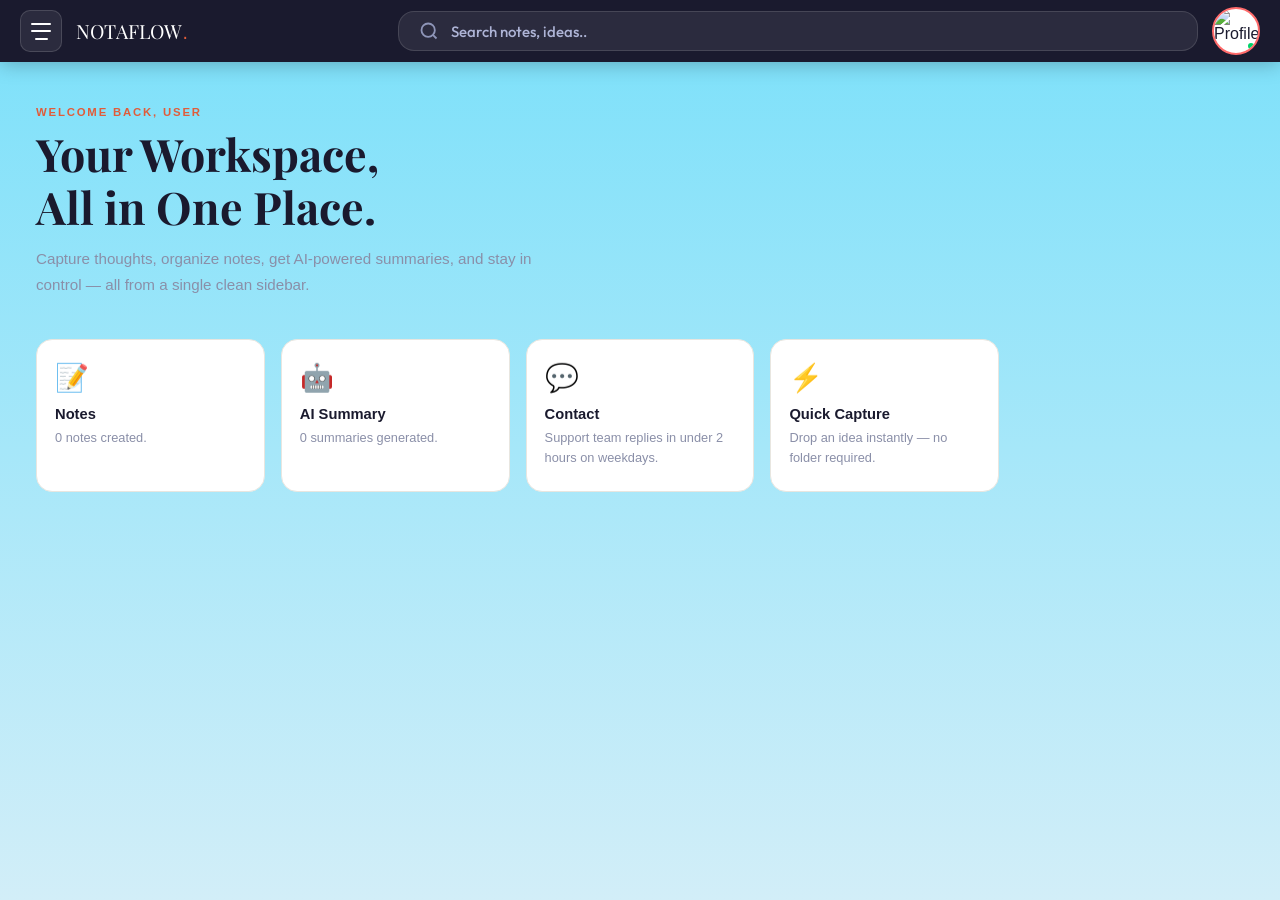
==== commit 7fb572fa: "initial commit" ====
--- a/dashboard.html
+++ b/dashboard.html
@@ -377,20 +377,19 @@
             </div>
 
             <!-- JOURNAL HISTORY -->
-            <div class="history-box">
-
-              <div class="history-top">
-                <h3>Your Journal History</h3>
-                <a href="#" onclick="loadPage('journalhistory'); return false;">
-                  View all
-                </a>
-              </div>
-
-              <!-- Latest journal entry will be rendered here -->
-              <div id="journalHistoryContainer">
-                <p>No journal entries yet.</p>
-              </div>
-
+            <div class="history-top">
+              <h3>Your Journal History</h3>
+              <a href="#" onclick="toggleAllJournals(); return false;">
+                View all
+              </a>
+            </div>
+
+            <div id="journalHistoryContainer">
+              <!-- Latest journal will appear here -->
+            </div>
+
+            <!-- Hidden container for all journals -->
+            <div id="allJournalsContainer" style="display: none; margin-top: 20px;">
             </div>
 
             <!-- SAVE BUTTON -->
@@ -932,4 +931,4 @@
   <script type="module" src="script.js"></script>
 </body>
 
-</html>+</html>
